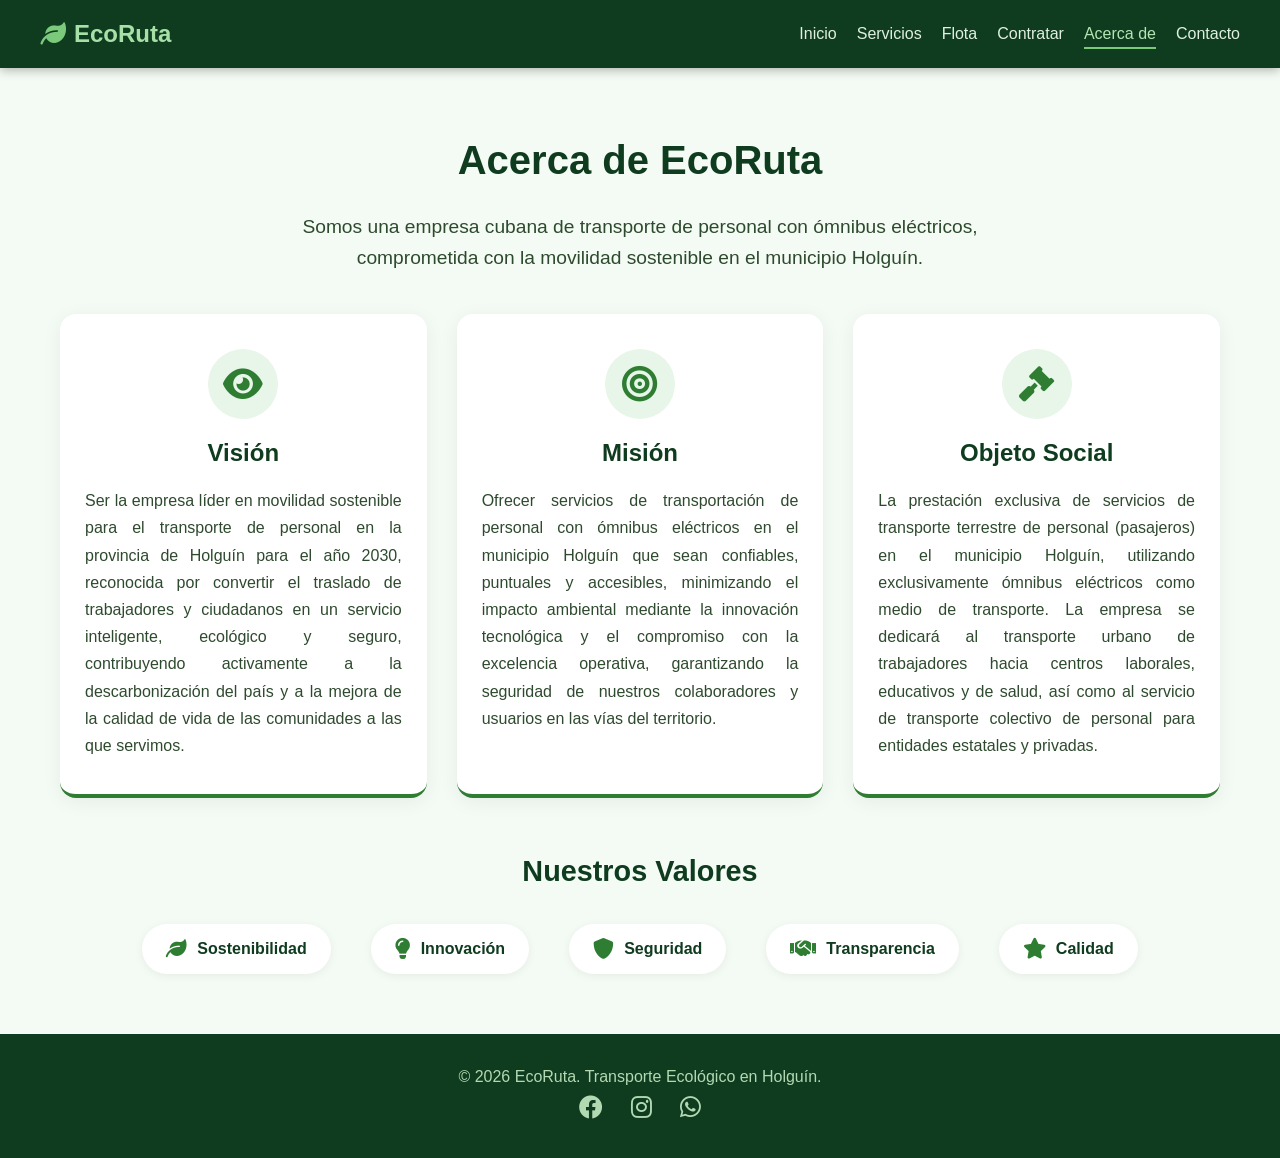
==== acerca.html @ 34d33ff0 "Adicion de la pagina About us" ====
<!DOCTYPE html>
<html lang="es">
<head>
    <meta charset="UTF-8" />
    <meta name="viewport" content="width=device-width, initial-scale=1.0" />
    <title>EcoRuta - Acerca de Nosotros</title>
    <link rel="stylesheet" href="estilo.css" />
    <link rel="stylesheet" href="https://cdnjs.cloudflare.com/ajax/libs/font-awesome/6.0.0-beta3/css/all.min.css" />
</head>
<body>
    <!-- ENCABEZADO / NAVEGACIÓN -->
    <header>
        <nav class="navbar">
            <div class="logo">
                <i class="fas fa-leaf"></i>
                <span>EcoRuta</span>
            </div>
            <ul class="nav-links">
                <li><a href="index.html">Inicio</a></li>
                <li><a href="servicios.html">Servicios</a></li>
                <li><a href="flota.html">Flota</a></li>
                <li><a href="contratar.html">Contratar</a></li>
                <li><a href="acerca.html" class="active">Acerca de</a></li>
                <li><a href="contacto.html">Contacto</a></li>
            </ul>
            <div class="hamburger" id="hamburger">
                <i class="fas fa-bars"></i>
            </div>
        </nav>
    </header>

    <!-- SECCIÓN ACERCA DE NOSOTROS -->
    <section class="acerca">
        <h2>Acerca de EcoRuta</h2>
        <p class="acerca-intro">
            Somos una empresa cubana de transporte de personal con ómnibus eléctricos,
            comprometida con la movilidad sostenible en el municipio Holguín.
        </p>

        <div class="acerca-grid">
            <!-- VISIÓN -->
            <div class="acerca-card">
                <div class="acerca-icon">
                    <i class="fas fa-eye"></i>
                </div>
                <h3>Visión</h3>
                <p>
                    Ser la empresa líder en movilidad sostenible para el transporte de personal
                    en la provincia de Holguín para el año 2030, reconocida por convertir el
                    traslado de trabajadores y ciudadanos en un servicio inteligente, ecológico
                    y seguro, contribuyendo activamente a la descarbonización del país y a la
                    mejora de la calidad de vida de las comunidades a las que servimos.
                </p>
            </div>

            <!-- MISIÓN -->
            <div class="acerca-card">
                <div class="acerca-icon">
                    <i class="fas fa-bullseye"></i>
                </div>
                <h3>Misión</h3>
                <p>
                    Ofrecer servicios de transportación de personal con ómnibus eléctricos en
                    el municipio Holguín que sean confiables, puntuales y accesibles,
                    minimizando el impacto ambiental mediante la innovación tecnológica y el
                    compromiso con la excelencia operativa, garantizando la seguridad de
                    nuestros colaboradores y usuarios en las vías del territorio.
                </p>
            </div>

            <!-- OBJETO SOCIAL -->
            <div class="acerca-card">
                <div class="acerca-icon">
                    <i class="fas fa-gavel"></i>
                </div>
                <h3>Objeto Social</h3>
                <p>
                    La prestación exclusiva de servicios de transporte terrestre de personal
                    (pasajeros) en el municipio Holguín, utilizando exclusivamente ómnibus
                    eléctricos como medio de transporte. La empresa se dedicará al transporte
                    urbano de trabajadores hacia centros laborales, educativos y de salud,
                    así como al servicio de transporte colectivo de personal para entidades
                    estatales y privadas.
                </p>
            </div>
        </div>

        <!-- VALORES (Opcional - añade valor a la sección) -->
        <div style="margin-top: 50px; text-align: center;">
            <h3 style="color: #0f3b1e; margin-bottom: 30px; font-size: 1.8rem;">Nuestros Valores</h3>
            <div class="valores-grid">
                <div class="valor-item">
                    <i class="fas fa-leaf"></i>
                    <span>Sostenibilidad</span>
                </div>
                <div class="valor-item">
                    <i class="fas fa-lightbulb"></i>
                    <span>Innovación</span>
                </div>
                <div class="valor-item">
                    <i class="fas fa-shield-alt"></i>
                    <span>Seguridad</span>
                </div>
                <div class="valor-item">
                    <i class="fas fa-handshake"></i>
                    <span>Transparencia</span>
                </div>
                <div class="valor-item">
                    <i class="fas fa-star"></i>
                    <span>Calidad</span>
                </div>
            </div>
        </div>
    </section>

    <!-- PIE DE PÁGINA -->
    <footer>
        <p>&copy; 2026 EcoRuta. Transporte Ecológico en Holguín.</p>
        <div class="social">
            <a href="#"><i class="fab fa-facebook"></i></a>
            <a href="#"><i class="fab fa-instagram"></i></a>
            <a href="#"><i class="fab fa-whatsapp"></i></a>
        </div>
    </footer>

    <script src="script.js"></script>
</body>
</html>
---- estilo.css ----
﻿/* ============================================================
   RESET Y BASE
   ============================================================ */
* {
    margin: 0;
    padding: 0;
    box-sizing: border-box;
    scroll-behavior: smooth;
}

body {
    font-family: 'Segoe UI', Tahoma, Geneva, Verdana, sans-serif;
    background: #f4fbf4;
    color: #1e2a1e;
    line-height: 1.6;
}

a {
    text-decoration: none;
    color: inherit;
}

ul {
    list-style: none;
}

/* ============================================================
   NAVBAR
   ============================================================ */
header {
    background: #0f3b1e;
    padding: 15px 20px;
    position: sticky;
    top: 0;
    z-index: 1000;
    box-shadow: 0 2px 10px rgba(0, 0, 0, 0.3);
}

.navbar {
    display: flex;
    justify-content: space-between;
    align-items: center;
    max-width: 1200px;
    margin: 0 auto;
}

.logo {
    display: flex;
    align-items: center;
    gap: 8px;
    color: #a7e0a7;
    font-size: 1.5rem;
    font-weight: bold;
}

.logo i {
    font-size: 1.6rem;
    color: #7bc97b;
}

.nav-links {
    display: flex;
    gap: 20px;
}

.nav-links a {
    color: #e0f0e0;
    font-weight: 500;
    transition: color 0.3s;
    font-size: 1rem;
    padding: 5px 0;
}

.nav-links a:hover,
.nav-links a.active {
    color: #b3e6b3;
    border-bottom: 2px solid #7bc97b;
}

.hamburger {
    display: none;
    font-size: 1.8rem;
    color: #e0f0e0;
    cursor: pointer;
}

/* ============================================================
   BOTONES
   ============================================================ */
.btn {
    display: inline-flex;
    align-items: center;
    gap: 10px;
    padding: 14px 30px;
    border-radius: 50px;
    font-weight: 600;
    font-size: 1rem;
    border: none;
    cursor: pointer;
    transition: all 0.3s;
}

.btn-primary {
    background: #0f3b1e;
    color: #fff;
}

.btn-primary:hover {
    background: #1a5c2e;
    transform: scale(1.03);
}

.btn-secondary {
    background: transparent;
    color: #0f3b1e;
    border: 2px solid #0f3b1e;
}

.btn-secondary:hover {
    background: #0f3b1e;
    color: #fff;
}

.btn-full {
    width: 100%;
    justify-content: center;
}

/* ============================================================
   HERO
   ============================================================ */
.hero {
    display: flex;
    align-items: center;
    justify-content: space-between;
    padding: 60px 20px;
    max-width: 1200px;
    margin: 0 auto;
    min-height: 70vh;
    gap: 40px;
    background: linear-gradient(135deg, #e8f5e9, #c8e6c9);
    border-radius: 0 0 30px 30px;
}

.hero-content {
    flex: 1;
}

.hero-content h1 {
    font-size: 2.8rem;
    color: #0f3b1e;
    margin-bottom: 20px;
    line-height: 1.2;
}

.hero-content p {
    font-size: 1.2rem;
    color: #2e4a2e;
    margin-bottom: 30px;
}

.hero-buttons {
    display: flex;
    gap: 20px;
    flex-wrap: wrap;
}

.hero-image {
    flex: 1;
    display: flex;
    justify-content: center;
    align-items: center;
}

.icon-bus {
    font-size: 10rem;
    color: #0f3b1e;
    opacity: 0.15;
}

/* ============================================================
   SECCIONES GENERALES
   ============================================================ */
section {
    padding: 60px 20px;
    max-width: 1200px;
    margin: 0 auto;
}

h2 {
    font-size: 2.5rem;
    color: #0f3b1e;
    text-align: center;
    margin-bottom: 40px;
}

h3 {
    font-size: 1.4rem;
    color: #0f3b1e;
    margin-bottom: 10px;
}

/* ============================================================
   SERVICIOS
   ============================================================ */
.servicios-grid {
    display: grid;
    grid-template-columns: repeat(auto-fit, minmax(280px, 1fr));
    gap: 30px;
}

.servicio-card {
    background: #fff;
    padding: 30px 20px;
    border-radius: 16px;
    text-align: center;
    box-shadow: 0 4px 15px rgba(0, 0, 0, 0.08);
    transition: transform 0.3s;
    border-top: 4px solid #2e7d32;
}

.servicio-card:hover {
    transform: translateY(-8px);
}

.servicio-card i {
    font-size: 2.8rem;
    color: #2e7d32;
    margin-bottom: 15px;
}

.badge {
    display: inline-block;
    background: #2e7d32;
    color: #fff;
    font-size: 0.8rem;
    padding: 4px 14px;
    border-radius: 30px;
    margin-top: 10px;
}

/* ============================================================
   FLOTA
   ============================================================ */
.flota-container {
    display: grid;
    grid-template-columns: repeat(auto-fit, minmax(280px, 1fr));
    gap: 30px;
}

.flota-item {
    background: #fff;
    padding: 30px 20px;
    border-radius: 16px;
    text-align: center;
    box-shadow: 0 4px 15px rgba(0, 0, 0, 0.08);
}

.flota-item i {
    font-size: 3rem;
    color: #2e7d32;
    margin-bottom: 15px;
}

.flota-item ul {
    text-align: left;
    margin-top: 15px;
}

.flota-item ul li {
    padding: 5px 0;
}

.flota-item ul li i {
    font-size: 1rem;
    margin-right: 10px;
    color: #2e7d32;
}

/* ============================================================
   CONTRATAR (FORMULARIO)
   ============================================================ */
.contratar {
    background: #e8f5e9;
    border-radius: 30px;
    padding: 60px 20px;
}

#contrato-form {
    max-width: 700px;
    margin: 0 auto;
    background: #fff;
    padding: 35px 25px;
    border-radius: 16px;
    box-shadow: 0 4px 20px rgba(0, 0, 0, 0.06);
}

.form-group {
    margin-bottom: 18px;
}

.form-group label {
    display: block;
    font-weight: 600;
    margin-bottom: 5px;
    color: #1e2a1e;
    font-size: 0.95rem;
}

.form-group input,
.form-group select,
.form-group textarea {
    width: 100%;
    padding: 12px 15px;
    border: 2px solid #d8e8d8;
    border-radius: 10px;
    font-size: 1rem;
    transition: border 0.3s;
    background: #fafffa;
    -webkit-appearance: none;
    appearance: none;
}

.form-group input:focus,
.form-group select:focus,
.form-group textarea:focus {
    outline: none;
    border-color: #2e7d32;
}

/* ============================================================
   PAGOS (MÉTODOS DE PAGO)
   ============================================================ */
.pagos-grid {
    display: grid;
    grid-template-columns: repeat(auto-fit, minmax(200px, 1fr));
    gap: 25px;
    text-align: center;
}

.pago-card {
    background: #fff;
    padding: 25px 15px;
    border-radius: 16px;
    box-shadow: 0 4px 15px rgba(0, 0, 0, 0.06);
    display: flex;
    flex-direction: column;
    align-items: center;
    justify-content: center;
    min-height: 140px;
    transition: transform 0.3s;
}

.pago-card:hover {
    transform: translateY(-5px);
}

.pago-card p {
    margin-top: 12px;
    font-size: 0.95rem;
}

/* ===== LOGOS DE PAGO UNIFORMES ===== */
.logo-pago {
    height: 50px;
    width: auto;
    object-fit: contain;
}

.icono-dolar {
    font-size: 3.2rem;
    color: #2e7d32;
    display: flex;
    align-items: center;
    justify-content: center;
    height: 50px;
    width: 100%;
}

/* ============================================================
   CONTACTO
   ============================================================ */
.contacto-info {
    display: flex;
    justify-content: center;
    gap: 50px;
    flex-wrap: wrap;
    text-align: center;
}

.contacto-info div i {
    font-size: 2rem;
    color: #2e7d32;
    margin-bottom: 8px;
}

/* ============================================================
   FOOTER
   ============================================================ */
footer {
    background: #0f3b1e;
    color: #b3d9b3;
    text-align: center;
    padding: 30px 20px;
}

footer .social a {
    color: #b3d9b3;
    font-size: 1.5rem;
    margin: 0 12px;
    transition: color 0.3s;
}

footer .social a:hover {
    color: #7bc97b;
}

/* ============================================================
   RESPONSIVE: MÓVILES Y TABLETS
   ============================================================ */

@media (max-width: 768px) {
    /* Menú hamburguesa */
    .nav-links {
        display: none;
        flex-direction: column;
        background: #0f3b1e;
        padding: 20px;
        border-radius: 12px;
        position: absolute;
        top: 70px;
        right: 15px;
        width: 200px;
        gap: 12px;
        box-shadow: 0 4px 15px rgba(0, 0, 0, 0.3);
    }

    .nav-links.active {
        display: flex;
    }

    .hamburger {
        display: block;
    }

    /* Hero en una columna */
    .hero {
        flex-direction: column;
        text-align: center;
        padding: 40px 20px;
        min-height: auto;
        gap: 20px;
    }

    .hero-content h1 {
        font-size: 2rem;
    }

    .hero-content p {
        font-size: 1rem;
    }

    .hero-buttons {
        justify-content: center;
        flex-direction: column;
        align-items: center;
    }

    .btn {
        width: 100%;
        justify-content: center;
        padding: 12px 20px;
        font-size: 0.95rem;
    }

    .icon-bus {
        font-size: 5rem;
    }

    /* Secciones */
    section {
        padding: 40px 15px;
    }

    h2 {
        font-size: 1.8rem;
        margin-bottom: 25px;
    }

    .contratar {
        padding: 40px 15px;
        border-radius: 20px;
    }

    #contrato-form {
        padding: 25px 18px;
    }

    /* Tarjetas en una columna */
    .servicios-grid,
    .flota-container {
        grid-template-columns: 1fr;
        gap: 20px;
    }

    .pagos-grid {
        grid-template-columns: 1fr 1fr;
        gap: 15px;
    }

    /* Logos de pago */
    .logo-pago {
        height: 40px;
    }

    .icono-dolar {
        font-size: 2.6rem;
        height: 40px;
    }

    .pago-card {
        min-height: 120px;
        padding: 20px 10px;
    }

    /* Contacto en columna */
    .contacto-info {
        flex-direction: column;
        gap: 20px;
    }

    /* Footer */
    footer p {
        font-size: 0.9rem;
    }

    footer .social a {
        font-size: 1.3rem;
        margin: 0 10px;
    }
}

/* ============================================================
   RESPONSIVE: MÓVILES MUY PEQUEÑOS
   ============================================================ */
@media (max-width: 480px) {
    .logo {
        font-size: 1.2rem;
    }

    .logo i {
        font-size: 1.3rem;
    }

    .hero-content h1 {
        font-size: 1.6rem;
    }

    .hero-content p {
        font-size: 0.9rem;
    }

    .btn {
        font-size: 0.85rem;
        padding: 10px 16px;
    }

    h2 {
        font-size: 1.5rem;
    }

    .servicio-card h3 {
        font-size: 1.2rem;
    }

    .form-group input,
    .form-group select,
    .form-group textarea {
        padding: 10px 12px;
        font-size: 0.95rem;
    }

    .nav-links {
        width: 180px;
        right: 10px;
    }

    .pagos-grid {
        grid-template-columns: 1fr;
        gap: 12px;
    }

    .logo-pago {
        height: 32px;
    }

    .icono-dolar {
        font-size: 2rem;
        height: 32px;
    }

    .pago-card {
        min-height: 100px;
        padding: 15px 10px;
    }
}
/* ============================================================
   ACERCA DE NOSOTROS
   ============================================================ */
.acerca {
    padding: 60px 20px;
    max-width: 1200px;
    margin: 0 auto;
}

.acerca-intro {
    text-align: center;
    font-size: 1.2rem;
    color: #2e4a2e;
    max-width: 800px;
    margin: -20px auto 40px auto;
}

.acerca-grid {
    display: grid;
    grid-template-columns: repeat(auto-fit, minmax(300px, 1fr));
    gap: 30px;
}

.acerca-card {
    background: #fff;
    padding: 35px 25px;
    border-radius: 16px;
    box-shadow: 0 4px 20px rgba(0, 0, 0, 0.06);
    text-align: center;
    border-bottom: 4px solid #2e7d32;
    transition: transform 0.3s;
}

.acerca-card:hover {
    transform: translateY(-6px);
}

.acerca-icon {
    display: flex;
    justify-content: center;
    align-items: center;
    width: 70px;
    height: 70px;
    background: #e8f5e9;
    border-radius: 50%;
    margin: 0 auto 15px auto;
}

.acerca-icon i {
    font-size: 2.2rem;
    color: #2e7d32;
}

.acerca-card h3 {
    font-size: 1.5rem;
    color: #0f3b1e;
    margin-bottom: 15px;
}

.acerca-card p {
    font-size: 1rem;
    color: #2e4a2e;
    line-height: 1.7;
    text-align: justify;
}

/* ============================================================
   VALORES
   ============================================================ */
.valores-grid {
    display: flex;
    justify-content: center;
    flex-wrap: wrap;
    gap: 20px 40px;
}

.valor-item {
    display: flex;
    align-items: center;
    gap: 10px;
    background: #fff;
    padding: 12px 24px;
    border-radius: 50px;
    box-shadow: 0 2px 10px rgba(0, 0, 0, 0.06);
    font-weight: 600;
    color: #0f3b1e;
}

.valor-item i {
    font-size: 1.3rem;
    color: #2e7d32;
}

/* ============================================================
   RESPONSIVE: ACERCA
   ============================================================ */
@media (max-width: 768px) {
    .acerca-grid {
        grid-template-columns: 1fr;
        gap: 25px;
    }

    .acerca-card p {
        text-align: left;
    }

    .valores-grid {
        gap: 12px 20px;
    }

    .valor-item {
        padding: 10px 18px;
        font-size: 0.9rem;
    }

    .acerca-intro {
        font-size: 1rem;
        padding: 0 10px;
    }
}

@media (max-width: 480px) {
    .acerca-card {
        padding: 25px 18px;
    }

    .acerca-icon {
        width: 60px;
        height: 60px;
    }

    .acerca-icon i {
        font-size: 1.8rem;
    }

    .acerca-card h3 {
        font-size: 1.3rem;
    }

    .valor-item {
        padding: 8px 14px;
        font-size: 0.8rem;
        gap: 6px;
    }

    .valor-item i {
        font-size: 1rem;
    }
}
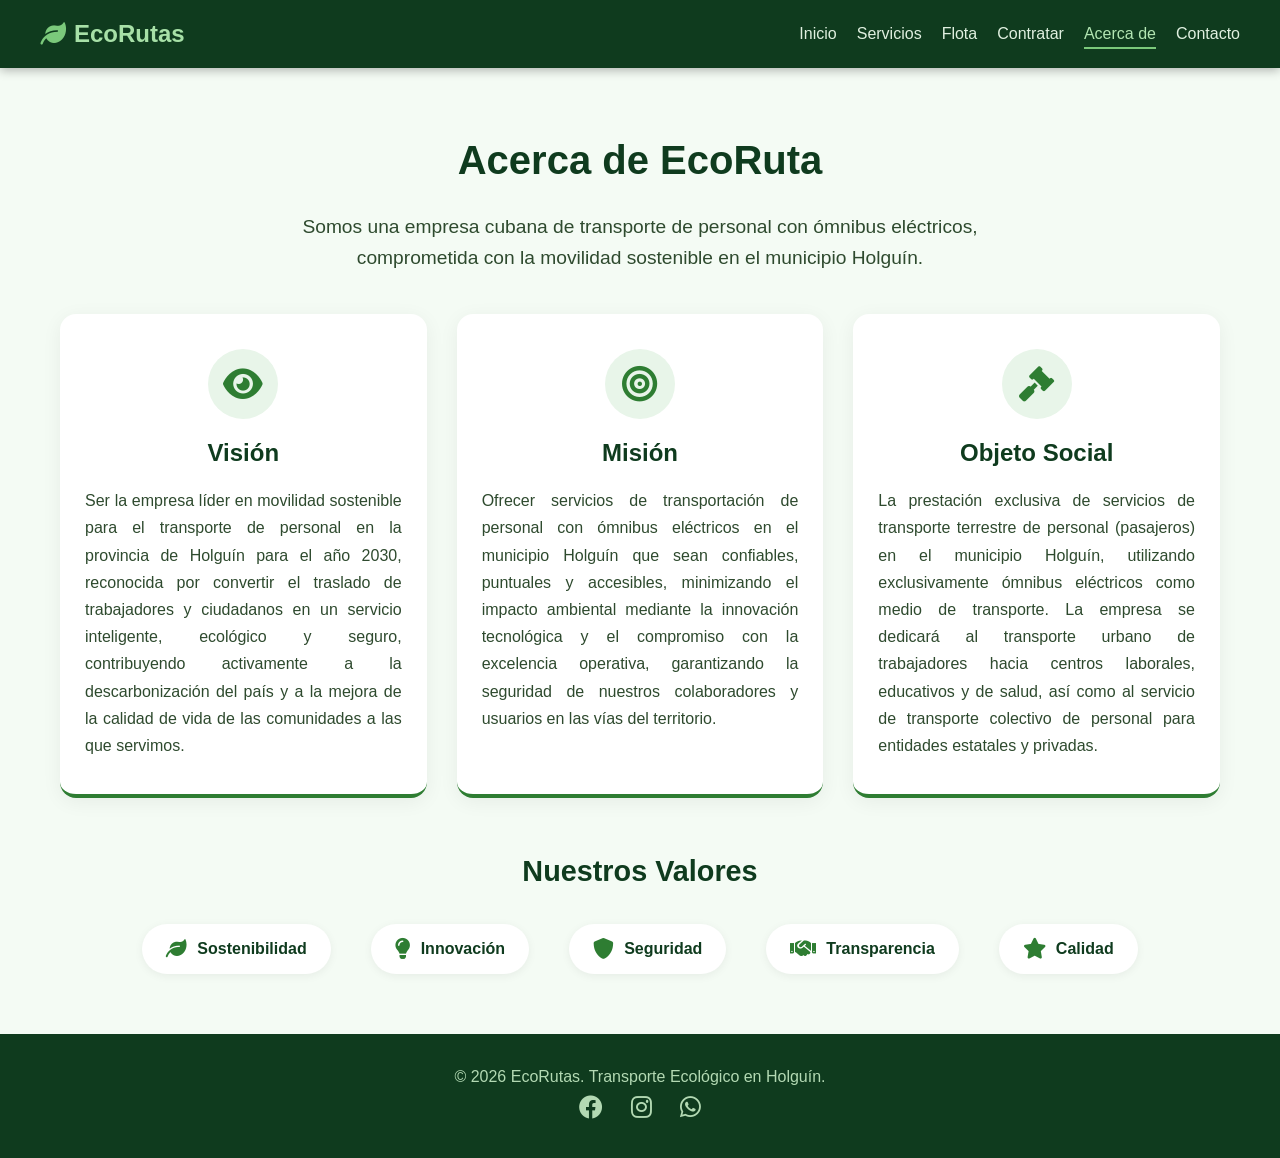
==== commit ff1fc895: "Update acerca.html" ====
--- a/acerca.html
+++ b/acerca.html
@@ -13,7 +13,7 @@
         <nav class="navbar">
             <div class="logo">
                 <i class="fas fa-leaf"></i>
-                <span>EcoRuta</span>
+                <span>EcoRutas</span>
             </div>
             <ul class="nav-links">
                 <li><a href="index.html">Inicio</a></li>
@@ -115,7 +115,7 @@
 
     <!-- PIE DE PÁGINA -->
     <footer>
-        <p>&copy; 2026 EcoRuta. Transporte Ecológico en Holguín.</p>
+        <p>&copy; 2026 EcoRutas. Transporte Ecológico en Holguín.</p>
         <div class="social">
             <a href="#"><i class="fab fa-facebook"></i></a>
             <a href="#"><i class="fab fa-instagram"></i></a>
@@ -125,4 +125,4 @@
 
     <script src="script.js"></script>
 </body>
-</html>+</html>
--- a/estilo.css
+++ b/estilo.css
@@ -1,4 +1,4 @@
-﻿/* ============================================================
+/* ============================================================
    RESET Y BASE
    ============================================================ */
 * {
@@ -284,6 +284,57 @@
     background: #e8f5e9;
     border-radius: 30px;
     padding: 60px 20px;
+}
+
+/* Descripción del formulario - alineada a la izquierda */
+.contratar-descripcion {
+    text-align: center;
+    justify-content: center;
+    font-size: 1.1rem;
+    color: #2e4a2e;
+    max-width: 700px;
+    margin: -15px auto 30px auto;
+    padding: 0 10px;
+    line-height: 1.6;
+}
+
+/* Métodos de pago destacados - mejor espaciado */
+.metodos-pago-destacados {
+    display: flex;
+    justify-content: center;
+    gap: 20px;
+    flex-wrap: wrap;
+    margin-bottom: 30px;
+}
+
+.metodo-pago-item {
+    background: #fff;
+    padding: 10px 24px;
+    border-radius: 12px;
+    box-shadow: 0 2px 10px rgba(0, 0, 0, 0.08);
+    display: flex;
+    align-items: center;
+    gap: 12px;
+    transition: transform 0.2s;
+}
+
+.metodo-pago-item:hover {
+    transform: translateY(-3px);
+}
+
+.metodo-pago-item img {
+    height: 35px;
+    width: auto;
+}
+
+.metodo-pago-item i {
+    font-size: 2rem;
+    color: #2e7d32;
+}
+
+.metodo-pago-item span {
+    font-size: 1rem;
+    color: #0f3b1e;
 }
 
 #contrato-form {
@@ -340,14 +391,14 @@
 
 .pago-card {
     background: #fff;
-    padding: 25px 15px;
+    padding: 30px 20px;
     border-radius: 16px;
     box-shadow: 0 4px 15px rgba(0, 0, 0, 0.06);
     display: flex;
     flex-direction: column;
     align-items: center;
     justify-content: center;
-    min-height: 140px;
+    min-height: 160px;
     transition: transform 0.3s;
 }
 
@@ -356,25 +407,31 @@
 }
 
 .pago-card p {
-    margin-top: 12px;
+    margin-top: 8px;
     font-size: 0.95rem;
-}
-
-/* ===== LOGOS DE PAGO UNIFORMES ===== */
-.logo-pago {
-    height: 50px;
-    width: auto;
-    object-fit: contain;
-}
-
-.icono-dolar {
-    font-size: 3.2rem;
+    text-align: center;
+}
+
+/* ============================================================
+   NUEVOS MÉTODOS DE PAGO: TRANSFERENCIA Y CHEQUES
+   ============================================================ */
+.icono-pago {
+    font-size: 3.5rem;
     color: #2e7d32;
-    display: flex;
-    align-items: center;
-    justify-content: center;
-    height: 50px;
-    width: 100%;
+    margin-bottom: 10px;
+    display: block;
+}
+
+.badge-pago {
+    display: inline-block;
+    background: #e8f5e9;
+    color: #0f3b1e;
+    font-size: 0.75rem;
+    padding: 4px 14px;
+    border-radius: 30px;
+    margin-top: 8px;
+    font-weight: 600;
+    border: 1px solid #2e7d32;
 }
 
 /* ============================================================
@@ -392,6 +449,99 @@
     font-size: 2rem;
     color: #2e7d32;
     margin-bottom: 8px;
+}
+
+/* ============================================================
+   ACERCA DE NOSOTROS
+   ============================================================ */
+.acerca {
+    padding: 60px 20px;
+    max-width: 1200px;
+    margin: 0 auto;
+}
+
+.acerca-intro {
+    text-align: center;
+    font-size: 1.2rem;
+    color: #2e4a2e;
+    max-width: 800px;
+    margin: -20px auto 40px auto;
+}
+
+.acerca-grid {
+    display: grid;
+    grid-template-columns: repeat(auto-fit, minmax(300px, 1fr));
+    gap: 30px;
+}
+
+.acerca-card {
+    background: #fff;
+    padding: 35px 25px;
+    border-radius: 16px;
+    box-shadow: 0 4px 20px rgba(0, 0, 0, 0.06);
+    text-align: center;
+    border-bottom: 4px solid #2e7d32;
+    transition: transform 0.3s;
+}
+
+.acerca-card:hover {
+    transform: translateY(-6px);
+}
+
+.acerca-icon {
+    display: flex;
+    justify-content: center;
+    align-items: center;
+    width: 70px;
+    height: 70px;
+    background: #e8f5e9;
+    border-radius: 50%;
+    margin: 0 auto 15px auto;
+}
+
+.acerca-icon i {
+    font-size: 2.2rem;
+    color: #2e7d32;
+}
+
+.acerca-card h3 {
+    font-size: 1.5rem;
+    color: #0f3b1e;
+    margin-bottom: 15px;
+}
+
+.acerca-card p {
+    font-size: 1rem;
+    color: #2e4a2e;
+    line-height: 1.7;
+    text-align: justify;
+}
+
+/* ============================================================
+   VALORES
+   ============================================================ */
+.valores-grid {
+    display: flex;
+    justify-content: center;
+    flex-wrap: wrap;
+    gap: 20px 40px;
+}
+
+.valor-item {
+    display: flex;
+    align-items: center;
+    gap: 10px;
+    background: #fff;
+    padding: 12px 24px;
+    border-radius: 50px;
+    box-shadow: 0 2px 10px rgba(0, 0, 0, 0.06);
+    font-weight: 600;
+    color: #0f3b1e;
+}
+
+.valor-item i {
+    font-size: 1.3rem;
+    color: #2e7d32;
 }
 
 /* ============================================================
@@ -498,7 +648,8 @@
 
     /* Tarjetas en una columna */
     .servicios-grid,
-    .flota-container {
+    .flota-container,
+    .acerca-grid {
         grid-template-columns: 1fr;
         gap: 20px;
     }
@@ -509,24 +660,72 @@
     }
 
     /* Logos de pago */
-    .logo-pago {
-        height: 40px;
-    }
-
-    .icono-dolar {
-        font-size: 2.6rem;
-        height: 40px;
+    .icono-pago {
+        font-size: 2.8rem;
     }
 
     .pago-card {
-        min-height: 120px;
-        padding: 20px 10px;
+        min-height: 140px;
+        padding: 20px 15px;
+    }
+
+    .badge-pago {
+        font-size: 0.7rem;
+        padding: 3px 12px;
     }
 
     /* Contacto en columna */
     .contacto-info {
         flex-direction: column;
         gap: 20px;
+    }
+
+    /* Acerca de */
+    .acerca-card p {
+        text-align: left;
+    }
+
+    .valores-grid {
+        gap: 12px 20px;
+    }
+
+    .valor-item {
+        padding: 10px 18px;
+        font-size: 0.9rem;
+    }
+
+    .acerca-intro {
+        font-size: 1rem;
+        padding: 0 10px;
+    }
+
+    /* Contratar */
+    .contratar-descripcion {
+        text-align: left;
+        font-size: 1rem;
+        padding: 0 5px;
+        margin: -10px auto 25px auto;
+    }
+
+    .metodos-pago-destacados {
+        gap: 12px;
+    }
+
+    .metodo-pago-item {
+        padding: 8px 16px;
+        gap: 8px;
+    }
+
+    .metodo-pago-item img {
+        height: 28px;
+    }
+
+    .metodo-pago-item i {
+        font-size: 1.5rem;
+    }
+
+    .metodo-pago-item span {
+        font-size: 0.9rem;
     }
 
     /* Footer */
@@ -590,142 +789,21 @@
         gap: 12px;
     }
 
-    .logo-pago {
-        height: 32px;
-    }
-
-    .icono-dolar {
-        font-size: 2rem;
-        height: 32px;
+    .icono-pago {
+        font-size: 2.2rem;
     }
 
     .pago-card {
-        min-height: 100px;
+        min-height: 120px;
         padding: 15px 10px;
     }
-}
-/* ============================================================
-   ACERCA DE NOSOTROS
-   ============================================================ */
-.acerca {
-    padding: 60px 20px;
-    max-width: 1200px;
-    margin: 0 auto;
-}
-
-.acerca-intro {
-    text-align: center;
-    font-size: 1.2rem;
-    color: #2e4a2e;
-    max-width: 800px;
-    margin: -20px auto 40px auto;
-}
-
-.acerca-grid {
-    display: grid;
-    grid-template-columns: repeat(auto-fit, minmax(300px, 1fr));
-    gap: 30px;
-}
-
-.acerca-card {
-    background: #fff;
-    padding: 35px 25px;
-    border-radius: 16px;
-    box-shadow: 0 4px 20px rgba(0, 0, 0, 0.06);
-    text-align: center;
-    border-bottom: 4px solid #2e7d32;
-    transition: transform 0.3s;
-}
-
-.acerca-card:hover {
-    transform: translateY(-6px);
-}
-
-.acerca-icon {
-    display: flex;
-    justify-content: center;
-    align-items: center;
-    width: 70px;
-    height: 70px;
-    background: #e8f5e9;
-    border-radius: 50%;
-    margin: 0 auto 15px auto;
-}
-
-.acerca-icon i {
-    font-size: 2.2rem;
-    color: #2e7d32;
-}
-
-.acerca-card h3 {
-    font-size: 1.5rem;
-    color: #0f3b1e;
-    margin-bottom: 15px;
-}
-
-.acerca-card p {
-    font-size: 1rem;
-    color: #2e4a2e;
-    line-height: 1.7;
-    text-align: justify;
-}
-
-/* ============================================================
-   VALORES
-   ============================================================ */
-.valores-grid {
-    display: flex;
-    justify-content: center;
-    flex-wrap: wrap;
-    gap: 20px 40px;
-}
-
-.valor-item {
-    display: flex;
-    align-items: center;
-    gap: 10px;
-    background: #fff;
-    padding: 12px 24px;
-    border-radius: 50px;
-    box-shadow: 0 2px 10px rgba(0, 0, 0, 0.06);
-    font-weight: 600;
-    color: #0f3b1e;
-}
-
-.valor-item i {
-    font-size: 1.3rem;
-    color: #2e7d32;
-}
-
-/* ============================================================
-   RESPONSIVE: ACERCA
-   ============================================================ */
-@media (max-width: 768px) {
-    .acerca-grid {
-        grid-template-columns: 1fr;
-        gap: 25px;
-    }
-
-    .acerca-card p {
-        text-align: left;
-    }
-
-    .valores-grid {
-        gap: 12px 20px;
-    }
-
-    .valor-item {
-        padding: 10px 18px;
-        font-size: 0.9rem;
-    }
-
-    .acerca-intro {
-        font-size: 1rem;
-        padding: 0 10px;
-    }
-}
-
-@media (max-width: 480px) {
+
+    .badge-pago {
+        font-size: 0.65rem;
+        padding: 2px 10px;
+    }
+
+    /* Acerca de */
     .acerca-card {
         padding: 25px 18px;
     }
@@ -752,4 +830,29 @@
     .valor-item i {
         font-size: 1rem;
     }
-}+
+    /* Contratar */
+    .contratar-descripcion {
+        font-size: 0.95rem;
+    }
+
+    .metodos-pago-destacados {
+        flex-direction: column;
+        align-items: center;
+        gap: 10px;
+    }
+
+    .metodo-pago-item {
+        width: 100%;
+        justify-content: center;
+        padding: 10px 16px;
+    }
+
+    .metodo-pago-item img {
+        height: 30px;
+    }
+
+    .metodo-pago-item i {
+        font-size: 1.8rem;
+    }
+}
